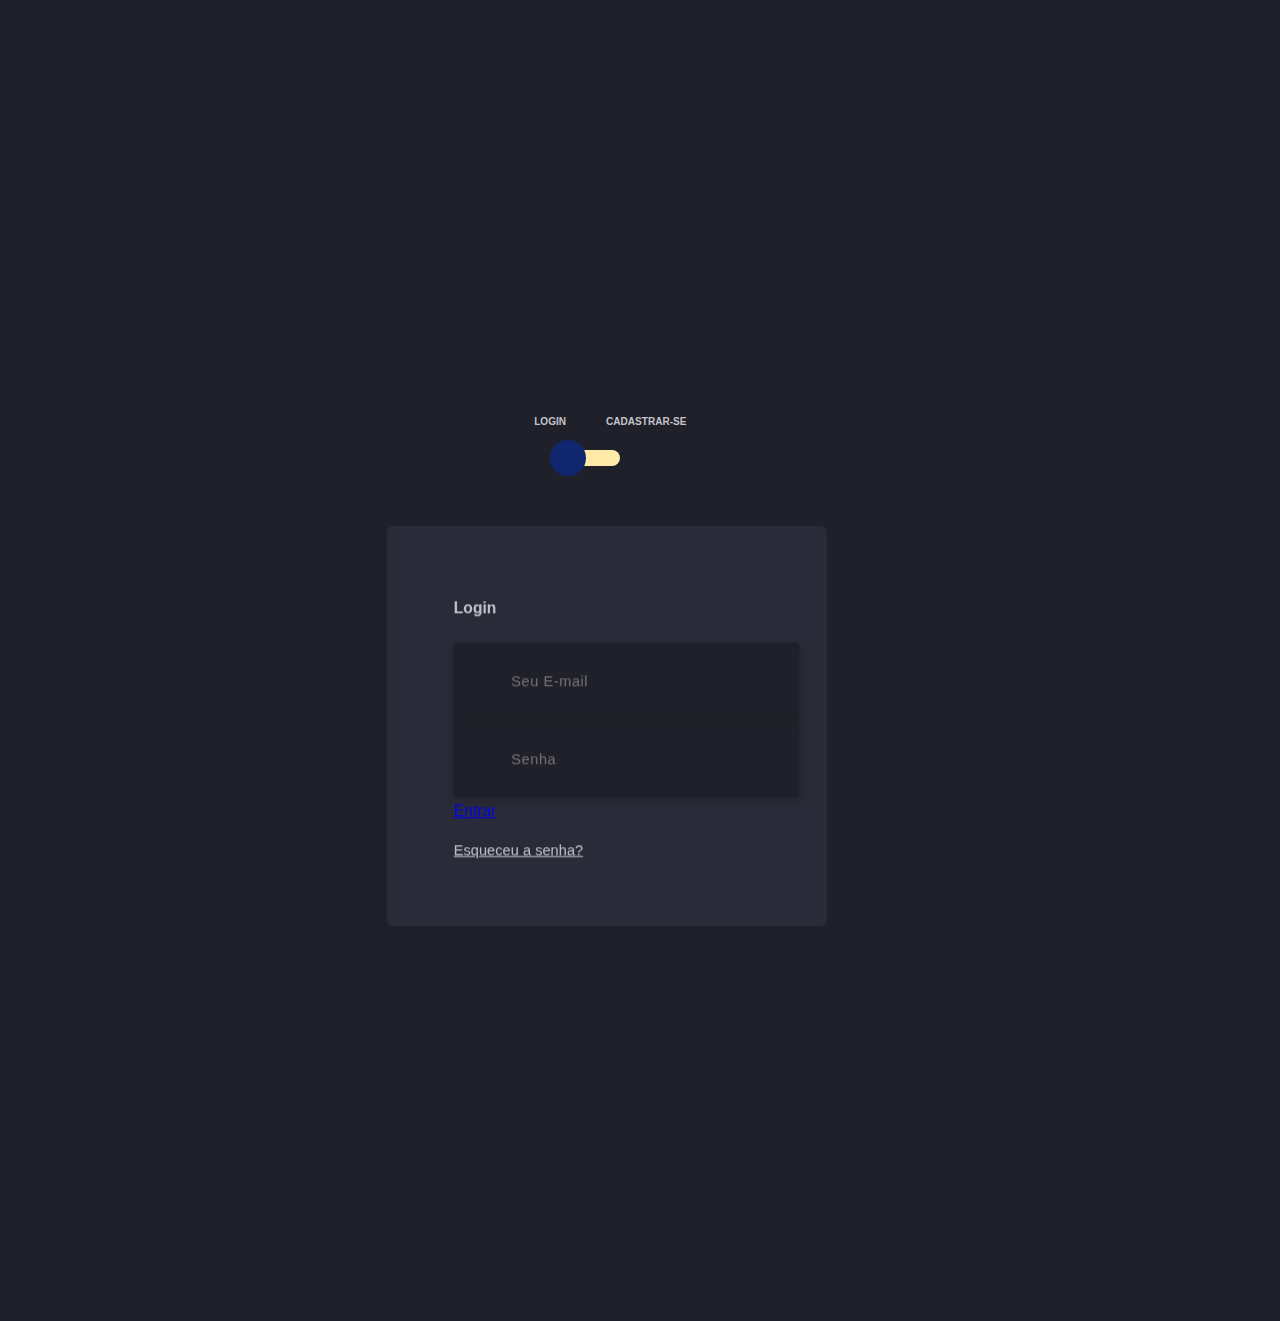
==== html/login.html @ 79350ae1 "13/11/2023" ====
<!DOCTYPE html>
<html lang="pt-br">

<head>
    <meta charset="UTF-8">
    <meta name="viewport" content="width=device-width, initial-scale=1.0">
    <title>Login/Cadastro</title>
    <link rel="stylesheet" href="/CSS/login.css">
</head>

<body>

    <a href="#" class="logo" target="_blank">
        <img src="" alt="">
    </a>

    <div class="section">
        <div class="container">
            <div class="row full-height justify-content-center">
                <div class="col-12 text-center align-self-center py-5">
                    <div class="section pb-5 pt-5 pt-sm-2 text-center">
                        <h6 class="mb-0 pb-3"><span>Login</span><span>Cadastrar-se</span></h6>
                        <input class="checkbox" type="checkbox" id="reg-log" name="reg-log" />
                        <label for="reg-log"></label>
                        <div class="card-3d-wrap mx-auto">
                            <div class="card-3d-wrapper">
                                <div class="card-front">
                                    <div class="center-wrap">
                                        <div class="section text-center">
                                            <h4 class="mb-4 pb-3">Login</h4>
                                            <div class="form-group">
                                                <input type="email" name="logemail" class="form-style"
                                                    placeholder="Seu E-mail" id="logemail" autocomplete="off">
                                                <i class="input-icon uil uil-at"></i>
                                            </div>
                                            <div class="form-group mt-2">
                                                <input type="password" name="logpass" class="form-style"
                                                    placeholder="Senha" id="logpass" autocomplete="off">
                                                <i class="input-icon uil uil-lock-at"></i>
                                            </div>
                                            <a href="#" class="btn mt-4">Entrar</a>
                                            <p class="mb-0 mt-4 text-center"><a href="#" class="link">Esqueceu a
                                                    senha?</a></p>
                                        </div>
                                    </div>
                                </div>
                                <div class="card-back">
                                    <div class="center-wrap">
                                        <div class="section text-center">
                                            <h4 class="mb-4 pb-3">Cadastrar-se</h4>
                                            <div class="form-group">
                                                <input type="text" name="logname" class="form-style"
                                                    placeholder="Seu nome" id="logname" autocomplete="off">
                                                <i class="input-icon uil uil-user"></i>
                                            </div>
                                            <div class="form-group mt-2">
                                                <input type="email" name="logemail" class="form-style"
                                                    placeholder="Seu E-mail" id="logemail" autocomplete="off">
                                                <i class="input-icon uil uil-at"></i>
                                            </div>
                                            <div class="form-group mt-2">
                                                <input type="password" name="logpass" class="form-style"
                                                    placeholder="Sua senha" id="logpass" autocomplete="off">
                                                <i class="input-icon uil uil-lock-alt"></i>
                                            </div>
                                            <a href="#" class="btn mt-4">Cadastrar</a>
                                        </div>
                                    </div>
                                </div>
                            </div>
                        </div>
                    </div>
                </div>
            </div>
        </div>
    </div>

</body>

</html>
---- CSS/login.css ----
.card-3d-wrap{
    position: relative;
    width: 440px;
    max-width: 100%;
    height: 400px;
    -webkit-transform-style: preserve-3d;
    transform-style: preserve-3d;
    perspective: 800px;
    margin-top: 60px;
}

.card-3d-wrapper{
    width: 100%;
    height: 100%;
    position: absolute;
    top: 0;
    left: 0;
    -webkit-transform-style: preserve-3d;
    transform-style: preserve-3d;
    transition: all 600ms ease-out;
}

.card-front, .card-back{
    width: 100%;
    height: 100%;
    background-color: #2a2b38;
    background-image: url('https://s3-us-west-2.amazonaws.com/s.cdpn.io/1462889/pat.svg');
    background-position: bottom center;
    background-repeat: no-repeat;
    background-size: 300%;
    position: absolute;
    border-radius: 6px;
    left: 0;
    top: 0;
    -webkit-transform-style: preserve-3d;
    transform-style: preserve-3d;
    -webkit-backface-visibility: hidden;
    -moz-backface-visibility: hidden;
    -o-backface-visibility: hidden;
    backface-visibility: hidden;
}

.card-back{
    transform: rotateY(180deg);
}

.checkbox:checked ~ .card-3d-wrap .card-3d-wrapper{
    transform: rotateY(180deg);
}

.center-wrap{
    position: absolute;
    padding: 35px;
    top: 50%;
    left: 0;
    transform: translate3d(0, -50%, 35px) perspective(100px);
    z-index: 20;
    display: block;
}

.form-group{
    position: relative;
    display: block;
    margin: 0;
    padding: 0;
}

.form-style{
    padding: 13px 20px;
    padding-left: 55px;
    height: 48px;
    width: 100%;
    font-weight: 500;
    border-radius: 4px;
    font-size: 14px;
    line-height: 22px;
    letter-spacing: 0.5px;
    outline: none;
    color: #c4c3ca;
    background-color: #1f2029;
    border: none;

    box-shadow: 0 4px 8px 0 rgba(21, 21, 21, .2);
}

body{
    font-family: 'Poppins', sans-serif;
    font-weight: 300;
    font-size: 15px;
    line-height: 1.7;
    color: #c4c3ca;
    background-color: #1f2029;
    overflow-x: hidden;
}

a {
    cursor: pointer;
    transition: all 200ms linear;
}

a:hover{
    text-decoration: none;
}

.link{
    color: #c4c3ca;
}

.link:hover{
    text-decoration: #ffeba7;
}

p{
    font-weight: 500;
    font-size: 14px;
    line-height: 1.7;
}

h4 {
    font-weight: 600;
}

h6{
    font-weight: 600;
    margin: 0 0 20px 127px;
}

span{
    padding: 0 20px;
    text-transform: uppercase;
    font-weight: 700;
}

.section {
    position: relative;
    padding: 15%;
    width: 100%;
    display: block;
}

.full-height{
    min-height: 100vh;
}

[type="checkbox"]:checked, [type="checkbox"]:not(:checked) {
    position: absolute;
    left: -9999px;
}

.checkbox:checked + label, .checkbox:not(:checked) + label{
    position: relative;
    display: block;
    text-align: center;
    width: 60px;
    height: 16px;
    border-radius: 8px;
    padding: 0;
    margin: 0 0 0 173px;
    cursor: pointer;
    background-color: #ffeba7;
}

.checkbox:checked + label:before, .checkbox:not(:checked) + label:before{
    position: absolute;
    display: block;
    width: 36px;
    height: 36px;
    border-radius: 50%;
    color: #ffeba7;
    background-color: #102770;
    font-family: 'unicons';
    content: '\eb4f';
    z-index: 20;
    top: -10px;
    left: -10px;
    line-height: 36px;
    text-align: center;
    font-size: 24px;
    transition: all 0.5s ease;
}

.checkbox:checked + label:before{
    transform: translateX(44px) rotate(-270deg); 
}
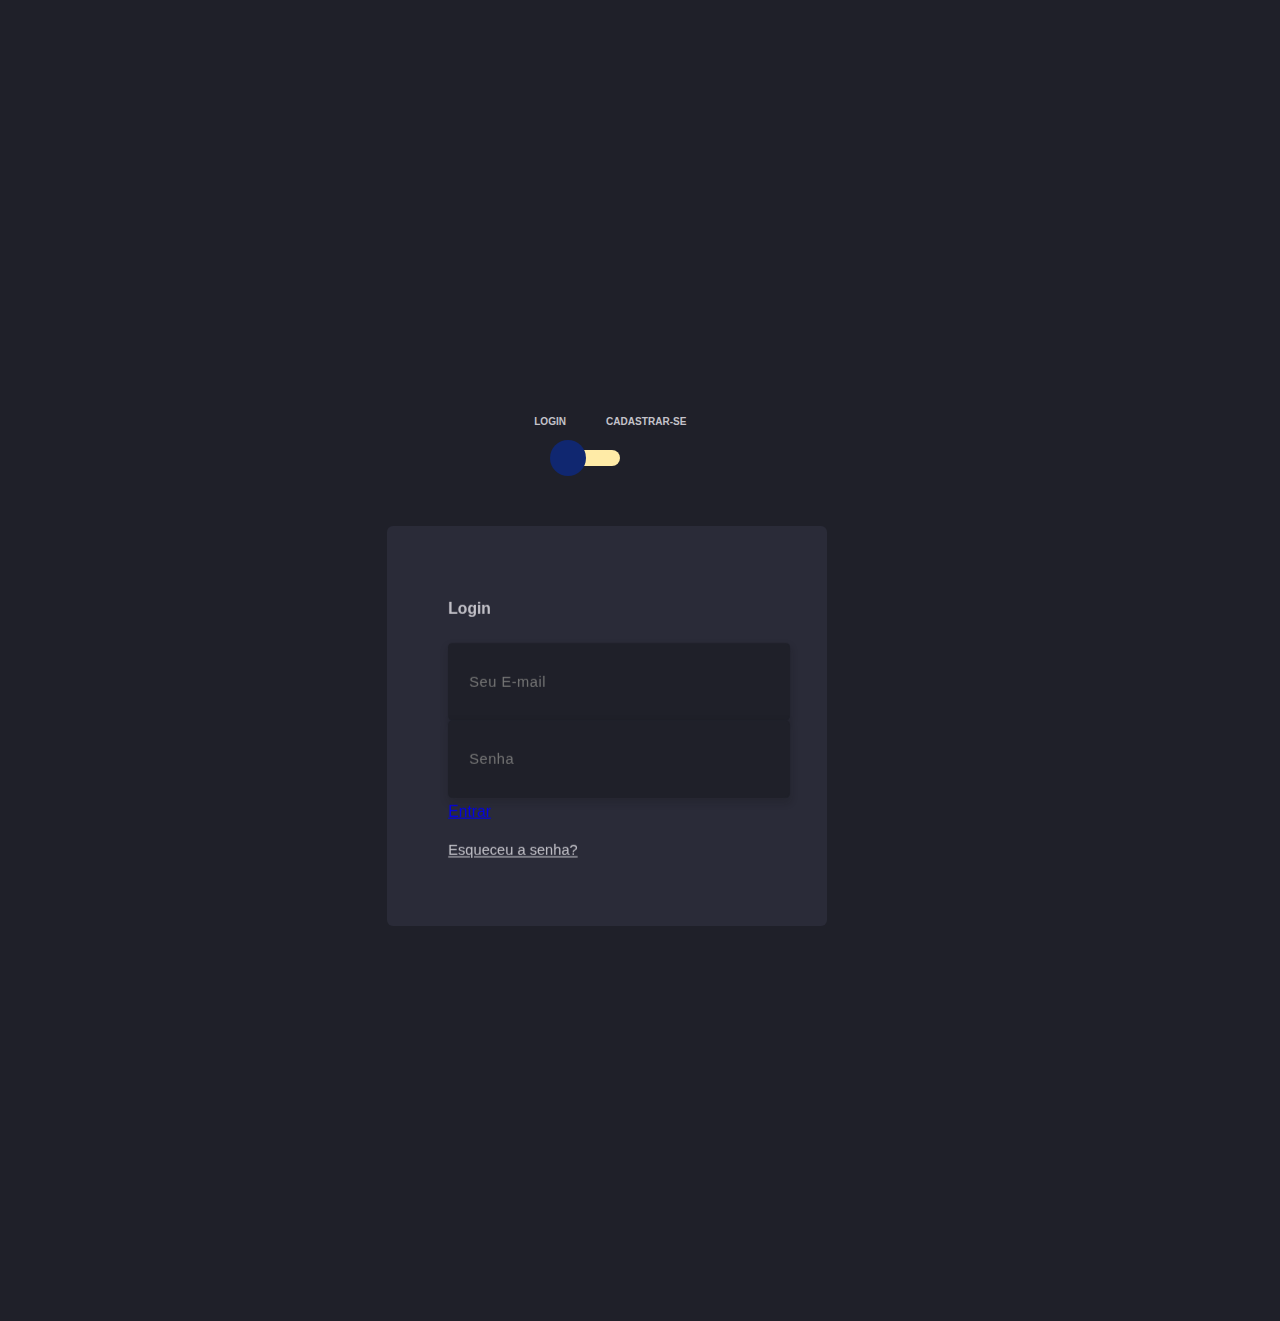
==== commit f0d8bfc6: "14/11/2023" ====
--- a/html/login.html
+++ b/html/login.html
@@ -6,9 +6,7 @@
     <meta name="viewport" content="width=device-width, initial-scale=1.0">
     <title>Login/Cadastro</title>
     <link rel="stylesheet" href="/CSS/login.css">
-</head>
 
-<body>
 
     <a href="#" class="logo" target="_blank">
         <img src="" alt="">
@@ -75,6 +73,11 @@
         </div>
     </div>
 
+</head>
+
+<body>
+
+
 </body>
 
-</html>+</html>
--- a/CSS/login.css
+++ b/CSS/login.css
@@ -67,9 +67,8 @@
 
 .form-style{
     padding: 13px 20px;
-    padding-left: 55px;
     height: 48px;
-    width: 100%;
+    width: 130%;
     font-weight: 500;
     border-radius: 4px;
     font-size: 14px;
